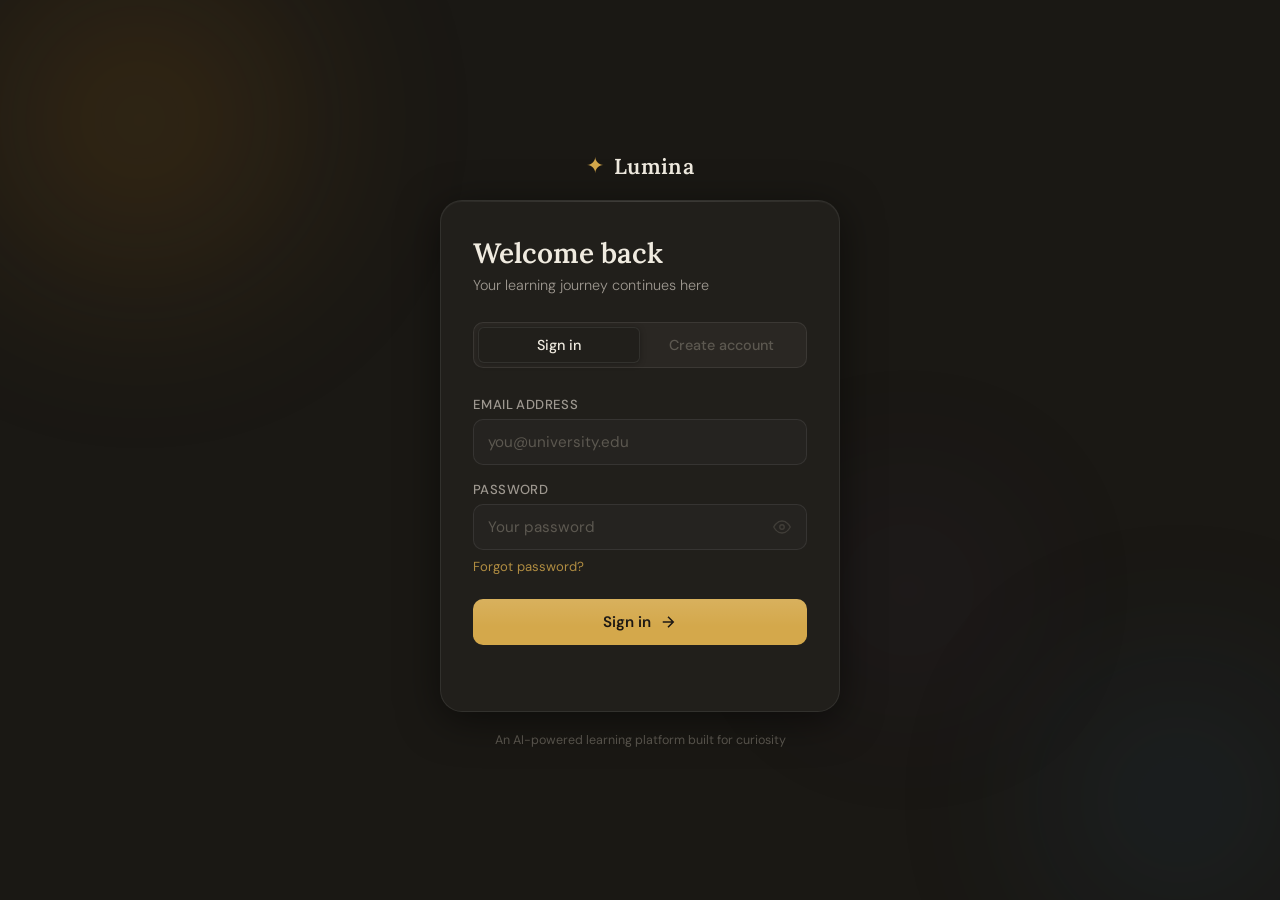
==== frontend/chat.html @ e2f4f350 "commit" ====
<!DOCTYPE html>
<html lang="en">
<head>
  <meta charset="UTF-8">
  <meta name="viewport" content="width=device-width, initial-scale=1.0">
  <title>Lumina — AI Tutor Chat</title>
  <link rel="preconnect" href="https://fonts.googleapis.com">
  <link href="https://fonts.googleapis.com/css2?family=Lora:ital,wght@0,400;0,600;1,400&family=DM+Sans:wght@300;400;500;600&display=swap" rel="stylesheet">
  <style>
    *, *::before, *::after { margin:0; padding:0; box-sizing:border-box; }

    :root {
      --bg:             #1a1814;
      --bg-card:        #211f1b;
      --bg-elevated:    #2a2723;
      --bg-sidebar:     #18160f;
      --border:         rgba(255,255,255,0.07);
      --border-focus:   rgba(212,168,75,0.45);
      --text-primary:   #f0ebe0;
      --text-secondary: #9e9890;
      --text-muted:     #5c5850;
      --accent:         #d4a84b;
      --accent-glow:    rgba(212,168,75,0.12);
      --accent-hover:   #e8c06a;
      --success:        #6ec98a;
      --error:          #e07070;
      --warning:        #e8a94b;
      --info:           #6ab0e8;
      --sidebar-w:      256px;
      --nav-h:          58px;
      --radius:         12px;
      --transition:     0.2s cubic-bezier(0.4,0,0.2,1);
    }

    html, body { height:100%; font-family:'DM Sans',sans-serif; background:var(--bg); color:var(--text-primary); overflow:hidden; }

    /* ── Blobs ── */
    .blob { position:fixed; border-radius:50%; filter:blur(110px); pointer-events:none; z-index:0; }
    .blob-1 { width:400px;height:400px; background:radial-gradient(circle,rgba(196,125,26,0.14),transparent 70%); top:-100px;left:var(--sidebar-w); }
    .blob-2 { width:300px;height:300px; background:radial-gradient(circle,rgba(42,92,138,0.12),transparent 70%); bottom:-60px;right:-40px; }

    /* ══ LAYOUT ══ */
    .app { display:flex; height:100vh; position:relative; z-index:1; }

    /* ══ SIDEBAR ══ */
    .sidebar {
      width: var(--sidebar-w);
      flex-shrink: 0;
      background: var(--bg-sidebar);
      border-right: 1px solid var(--border);
      display: flex; flex-direction: column;
      transition: width var(--transition), opacity var(--transition);
      overflow: hidden;
      position: relative; z-index: 10;
    }

    .sidebar.collapsed { width: 0; border-right-color: transparent; }

    .sidebar-top {
      padding: 16px 14px 12px;
      border-bottom: 1px solid var(--border);
      flex-shrink: 0;
    }

    .sidebar-brand {
      display: flex; align-items: center; gap: 8px;
      font-family: 'Lora', serif; font-size: 1rem; font-weight: 600;
      color: var(--text-primary); margin-bottom: 14px;
      white-space: nowrap;
    }
    .sidebar-brand-icon { color: var(--accent); animation: spin 8s linear infinite; }
    @keyframes spin { to{transform:rotate(360deg)} }

    .new-chat-btn {
      width: 100%; padding: 9px 12px;
      background: var(--accent-glow);
      color: var(--accent);
      border: 1px solid rgba(212,168,75,0.25);
      border-radius: 8px; cursor: pointer;
      font-family: 'DM Sans', sans-serif;
      font-size: 0.84rem; font-weight: 500;
      display: flex; align-items: center; gap: 7px;
      transition: background var(--transition);
      white-space: nowrap;
    }
    .new-chat-btn:hover { background: rgba(212,168,75,0.2); }

    .sidebar-section-label {
      padding: 14px 14px 5px;
      font-size: 0.67rem; font-weight: 600;
      letter-spacing: 0.1em; text-transform: uppercase;
      color: var(--text-muted);
      flex-shrink: 0;
      white-space: nowrap;
    }

    .sidebar-sessions {
      flex: 1; overflow-y: auto; padding: 4px 8px;
    }
    .sidebar-sessions::-webkit-scrollbar { width: 3px; }
    .sidebar-sessions::-webkit-scrollbar-thumb { background: var(--bg-elevated); border-radius: 2px; }

    .session-item {
      padding: 9px 10px; border-radius: 8px; cursor: pointer;
      margin-bottom: 2px;
      transition: background var(--transition);
    }
    .session-item:hover { background: rgba(255,255,255,0.05); }
    .session-item.active { background: var(--accent-glow); }

    .s-title {
      font-size: 0.81rem; color: var(--text-secondary);
      white-space: nowrap; overflow: hidden; text-overflow: ellipsis;
      display: flex; align-items: center; gap: 6px;
    }
    .session-item.active .s-title { color: var(--accent); }

    .s-dot { width:6px; height:6px; border-radius:50%; background:var(--success); flex-shrink:0; }
    .s-meta { font-size:0.7rem; color:var(--text-muted); margin-top:2px; white-space:nowrap; overflow:hidden; }

    .sidebar-footer {
      padding: 12px 14px;
      border-top: 1px solid var(--border);
      display: flex; flex-direction: column; gap: 2px;
      flex-shrink: 0;
    }

    .sf-link {
      display: flex; align-items: center; gap: 7px;
      color: var(--text-muted); font-size: 0.8rem;
      text-decoration: none; padding: 7px 8px; border-radius: 7px;
      transition: background var(--transition), color var(--transition);
      white-space: nowrap; cursor: pointer;
      background: none; border: none; font-family: 'DM Sans', sans-serif; width: 100%; text-align: left;
    }
    .sf-link:hover { background: var(--bg-elevated); color: var(--text-secondary); }
    .sf-link-icon { font-size: 0.9rem; }

    /* ══ MAIN ══ */
    .main {
      flex: 1; display: flex; flex-direction: column;
      min-width: 0; overflow: hidden;
    }

    /* ── Topbar ── */
    .topbar {
      height: var(--nav-h);
      background: rgba(26,24,20,0.9);
      backdrop-filter: blur(14px);
      border-bottom: 1px solid var(--border);
      display: flex; align-items: center;
      padding: 0 18px; gap: 10px;
      flex-shrink: 0; z-index: 5;
    }

    .toggle-btn {
      background: none; border: none; cursor: pointer;
      color: var(--text-muted); padding: 6px; border-radius: 6px;
      display: flex; align-items: center; justify-content: center;
      transition: background var(--transition), color var(--transition);
    }
    .toggle-btn:hover { background: var(--bg-elevated); color: var(--text-primary); }

    .topbar-divider { width:1px; height:20px; background:var(--border); }

    .topic-wrap {
      display: flex; align-items: center; gap: 7px;
      background: var(--bg-elevated); border: 1px solid var(--border);
      border-radius: 8px; padding: 6px 10px;
    }
    .topic-wrap select {
      background: none; border: none; outline: none;
      color: var(--text-primary); font-family: 'DM Sans', sans-serif;
      font-size: 0.83rem; font-weight: 500; cursor: pointer;
      -webkit-appearance: none; appearance: none;
    }
    .topic-wrap select option { background: var(--bg-card); }

    .level-pill {
      padding: 4px 11px;
      background: var(--accent-glow); color: var(--accent);
      border: 1px solid rgba(212,168,75,0.2);
      border-radius: 20px; font-size: 0.74rem; font-weight: 600;
      text-transform: uppercase; letter-spacing: 0.05em;
      white-space: nowrap;
    }

    .topbar-spacer { flex: 1; }

    .session-status {
      font-size: 0.75rem; color: var(--text-muted);
      white-space: nowrap; max-width: 180px;
      overflow: hidden; text-overflow: ellipsis;
    }

    .end-btn {
      padding: 6px 14px;
      background: rgba(232,169,75,0.1);
      color: var(--warning);
      border: 1px solid rgba(232,169,75,0.22);
      border-radius: 7px; cursor: pointer;
      font-family: 'DM Sans', sans-serif;
      font-size: 0.78rem; font-weight: 500;
      transition: background var(--transition);
      white-space: nowrap; display: none;
    }
    .end-btn:hover { background: rgba(232,169,75,0.2); }
    .end-btn:disabled { opacity: 0.5; cursor: not-allowed; }

    .topbar-logout {
      padding: 6px 13px;
      background: rgba(224,112,112,0.09); color: var(--error);
      border: 1px solid rgba(224,112,112,0.18);
      border-radius: 7px; cursor: pointer;
      font-family: 'DM Sans', sans-serif; font-size: 0.78rem; font-weight: 500;
      transition: background var(--transition); white-space: nowrap;
    }
    .topbar-logout:hover { background: rgba(224,112,112,0.18); }

    /* ── Messages ── */
    .messages {
      flex: 1; overflow-y: auto;
      padding: 32px 0;
      display: flex; flex-direction: column; gap: 28px;
      scroll-behavior: smooth;
    }
    .messages::-webkit-scrollbar { width: 5px; }
    .messages::-webkit-scrollbar-thumb { background: var(--bg-elevated); border-radius: 3px; }

    /* ── Welcome ── */
    .welcome-state {
      display: flex; flex-direction: column; align-items: center;
      justify-content: center; gap: 16px;
      padding: 40px 24px; text-align: center;
      flex: 1; animation: fadeUp 0.4s ease both;
    }
    @keyframes fadeUp { from{opacity:0;transform:translateY(10px)} to{opacity:1;transform:translateY(0)} }

    .welcome-icon { font-size: 2.6rem; animation: float 3s ease-in-out infinite; }
    @keyframes float { 0%,100%{transform:translateY(0)} 50%{transform:translateY(-8px)} }

    .welcome-state h2 { font-family:'Lora',serif; font-size:1.5rem; font-weight:600; }
    .welcome-state p { color:var(--text-secondary); font-size:0.875rem; font-weight:300; max-width:380px; line-height:1.65; }

    .chips { display:flex; flex-wrap:wrap; gap:8px; justify-content:center; max-width:520px; margin-top:6px; }
    .chip {
      padding: 8px 15px; background: var(--bg-card);
      border: 1px solid var(--border); border-radius: 20px;
      font-size: 0.81rem; color: var(--text-secondary); cursor: pointer;
      transition: border-color var(--transition), color var(--transition), background var(--transition);
    }
    .chip:hover { border-color: var(--border-focus); color: var(--text-primary); background: var(--bg-elevated); }

    /* ── Message row ── */
    .msg-row {
      display: flex; gap: 13px;
      padding: 0 32px;
      max-width: 820px; width: 100%;
      margin: 0 auto;
      animation: fadeUp 0.22s ease both;
    }
    .msg-row.user { flex-direction: row-reverse; }

    .msg-avatar {
      width: 31px; height: 31px; border-radius: 50%;
      display: flex; align-items: center; justify-content: center;
      font-size: 0.76rem; font-weight: 600; flex-shrink: 0; margin-top: 3px;
    }
    .msg-avatar.ai {
      background: var(--bg-elevated); border: 1px solid var(--border);
      color: var(--accent); font-size: 0.9rem;
    }
    .msg-avatar.user-av {
      background: linear-gradient(135deg, var(--accent), #a06e20);
      color: #1a1510;
    }

    .msg-body { display:flex; flex-direction:column; gap:4px; max-width: calc(100% - 44px); }
    .msg-sender { font-size:0.7rem; font-weight:600; letter-spacing:0.05em; text-transform:uppercase; color:var(--text-muted); padding:0 2px; }
    .msg-row.user .msg-sender { text-align:right; color:rgba(212,168,75,0.5); }

    .bubble {
      padding: 12px 16px; border-radius: 13px;
      font-size: 0.9rem; line-height: 1.68;
      white-space: pre-wrap; word-break: break-word;
    }
    .bubble.assistant {
      background: var(--bg-card); border: 1px solid var(--border);
      color: var(--text-primary); border-bottom-left-radius: 4px;
    }
    .bubble.user {
      background: linear-gradient(135deg, #2e2a1e, #352f20);
      border: 1px solid rgba(212,168,75,0.18);
      color: var(--text-primary); border-bottom-right-radius: 4px;
    }

    .msg-time { font-size:0.68rem; color:var(--text-muted); padding:0 2px; }
    .msg-row.user .msg-time { text-align:right; }

    /* Thinking */
    .thinking-row .bubble {
      background: var(--bg-card); border: 1px solid var(--border);
      color: var(--text-muted);
    }
    .thinking-dots { display:inline-flex; gap:5px; align-items:center; }
    .thinking-dots span {
      width:6px; height:6px; border-radius:50%; background:var(--accent); opacity:0.35;
      animation: bounce 1.2s infinite;
    }
    .thinking-dots span:nth-child(2){animation-delay:.2s}
    .thinking-dots span:nth-child(3){animation-delay:.4s}
    @keyframes bounce{0%,80%,100%{transform:translateY(0);opacity:0.3}40%{transform:translateY(-5px);opacity:1}}

    /* Sources */
    .sources-bar {
      margin-top: 8px; padding: 7px 12px;
      background: rgba(106,176,232,0.07);
      border-left: 2px solid var(--info);
      border-radius: 0 6px 6px 0;
      font-size: 0.75rem; color: var(--text-muted); line-height: 1.5;
    }

    /* Read-only banner */
    .readonly-banner {
      display: flex; align-items: center; justify-content: center;
      gap: 10px; padding: 10px 20px;
      background: rgba(106,176,232,0.07);
      border-top: 1px solid rgba(106,176,232,0.15);
      border-bottom: 1px solid rgba(106,176,232,0.15);
      font-size: 0.82rem; color: var(--info);
      flex-shrink: 0;
    }

    .start-new-link {
      background: none; border: none; cursor: pointer;
      color: var(--accent); font-size: 0.82rem;
      font-family: 'DM Sans', sans-serif; font-weight: 500;
      text-decoration: underline;
    }

    /* ── Input bar ── */
    .input-bar {
      padding: 14px 32px 18px;
      border-top: 1px solid var(--border);
      background: rgba(26,24,20,0.85);
      backdrop-filter: blur(12px);
      flex-shrink: 0;
    }

    .input-outer {
      max-width: 820px; margin: 0 auto;
      display: flex; align-items: flex-end; gap: 10px;
      background: var(--bg-card); border: 1px solid var(--border);
      border-radius: 13px; padding: 10px 12px;
      transition: border-color var(--transition), box-shadow var(--transition);
    }
    .input-outer:focus-within {
      border-color: var(--border-focus);
      box-shadow: 0 0 0 3px rgba(212,168,75,0.09);
    }
    .input-outer.disabled-input { opacity: 0.5; pointer-events: none; }

    #user-input {
      flex: 1; background: none; border: none; outline: none;
      color: var(--text-primary); font-family: 'DM Sans', sans-serif;
      font-size: 0.92rem; line-height: 1.5;
      resize: none; max-height: 140px; min-height: 24px; padding: 2px 4px;
    }
    #user-input::placeholder { color: var(--text-muted); }

    .send-btn {
      width: 35px; height: 35px; border-radius: 8px;
      background: var(--accent); border: none; cursor: pointer;
      display: flex; align-items: center; justify-content: center;
      flex-shrink: 0; transition: background var(--transition), transform var(--transition);
    }
    .send-btn:hover:not(:disabled) { background: var(--accent-hover); transform: scale(1.05); }
    .send-btn:disabled { opacity: 0.4; cursor: not-allowed; }
    .send-btn svg { color: #1a1510; }

    .input-hint { max-width:820px; margin:7px auto 0; font-size:0.71rem; color:var(--text-muted); text-align:center; }

    /* ══ MODAL ══ */
    .modal-overlay {
      display: none; position: fixed; inset: 0;
      background: rgba(0,0,0,0.65); z-index: 200;
      align-items: center; justify-content: center;
      backdrop-filter: blur(4px);
    }
    .modal-overlay.open { display: flex; }

    .modal {
      background: var(--bg-card);
      border: 1px solid var(--border);
      border-radius: 16px; padding: 28px;
      width: 90%; max-width: 500px;
      box-shadow: 0 24px 64px rgba(0,0,0,0.6);
      animation: fadeUp 0.3s ease both;
    }

    .modal-header {
      display: flex; align-items: center; gap: 10px;
      margin-bottom: 18px;
    }
    .modal-header h3 { font-family:'Lora',serif; font-size:1.2rem; font-weight:600; }
    .modal-header .modal-icon { font-size:1.4rem; }

    .modal-subtitle { font-size:0.82rem; color:var(--text-muted); margin-bottom:16px; }

    .analysis-item {
      padding: 11px 14px;
      background: var(--bg-elevated);
      border: 1px solid var(--border);
      border-radius: 9px; margin-bottom: 8px;
      font-size: 0.84rem; color: var(--text-secondary); line-height: 1.6;
    }
    .analysis-item strong { color: var(--accent); font-weight: 600; }
    .analysis-item.highlight { background: rgba(110,201,138,0.08); border-color: rgba(110,201,138,0.18); }

    .tag-sm {
      display: inline-flex; align-items: center; gap: 4px;
      padding: 3px 10px; border-radius: 20px; font-size: 0.75rem; margin: 3px 2px;
    }
    .tag-sm.weak { background: rgba(224,112,112,0.1); color: var(--error); border: 1px solid rgba(224,112,112,0.2); }
    .tag-sm.good { background: rgba(110,201,138,0.1); color: var(--success); border: 1px solid rgba(110,201,138,0.2); }

    .modal-actions { display:flex; gap:10px; margin-top:20px; flex-wrap:wrap; }

    .modal-btn {
      flex: 1; padding: 11px 16px;
      border-radius: 9px; cursor: pointer;
      font-family: 'DM Sans', sans-serif; font-size: 0.88rem; font-weight: 500;
      border: none; text-align: center; text-decoration: none;
      display: flex; align-items: center; justify-content: center;
      transition: background var(--transition), transform var(--transition);
    }
    .modal-btn.primary { background: var(--accent); color: #1a1510; }
    .modal-btn.primary:hover { background: var(--accent-hover); transform: translateY(-1px); }
    .modal-btn.ghost { background: var(--bg-elevated); color: var(--text-secondary); border: 1px solid var(--border); }
    .modal-btn.ghost:hover { background: rgba(255,255,255,0.07); color: var(--text-primary); }

    /* ── Responsive ── */
    @media(max-width:700px) {
      .sidebar { position:fixed; height:100vh; z-index:50; }
      .sidebar.collapsed { width:0; }
      .msg-row { padding:0 16px; }
      .input-bar { padding:12px 16px 16px; }
    }
  </style>
</head>
<body>

  <div class="blob blob-1"></div>
  <div class="blob blob-2"></div>

  <div class="app">

    <!-- ══ SIDEBAR ══ -->
    <aside class="sidebar" id="sidebar">
      <div class="sidebar-top">
        <div class="sidebar-brand">
          <span class="sidebar-brand-icon">✦</span> Lumina
        </div>
        <button class="new-chat-btn" onclick="newChat()">
          <svg width="13" height="13" viewBox="0 0 24 24" fill="none" stroke="currentColor" stroke-width="2.5"><path d="M12 5v14M5 12h14"/></svg>
          New conversation
        </button>
      </div>

      <div class="sidebar-section-label">Conversations</div>
      <div class="sidebar-sessions" id="sidebar-sessions">
        <div style="color:var(--text-muted);font-size:0.78rem;padding:10px 8px">Loading…</div>
      </div>

      <div class="sidebar-footer">
        <a href="student.html" class="sf-link"><span class="sf-link-icon">⬡</span> Dashboard</a>
        <a href="progress.html" class="sf-link"><span class="sf-link-icon">📊</span> My Progress</a>
        <a href="quiz.html" class="sf-link"><span class="sf-link-icon">📝</span> Take a Quiz</a>
        <button class="sf-link" onclick="logout()"><span class="sf-link-icon">↩</span> Sign out</button>
      </div>
    </aside>

    <!-- ══ MAIN ══ -->
    <div class="main">

      <!-- Top bar -->
      <header class="topbar">
        <button class="toggle-btn" onclick="toggleSidebar()" title="Toggle sidebar">
          <svg width="16" height="16" viewBox="0 0 24 24" fill="none" stroke="currentColor" stroke-width="2"><path d="M3 12h18M3 6h18M3 18h18"/></svg>
        </button>
        <div class="topbar-divider"></div>

        <div class="topic-wrap">
          <svg width="12" height="12" viewBox="0 0 24 24" fill="none" stroke="currentColor" stroke-width="2" style="color:var(--text-muted)"><circle cx="12" cy="12" r="10"/><path d="M12 8v4l3 3"/></svg>
          <select id="topic"><option value="general">General</option></select>
        </div>

        <div class="level-pill" id="level-pill">Level: —</div>
        <div class="topbar-spacer"></div>
        <span class="session-status" id="session-status"></span>
        <button class="end-btn" id="end-btn" onclick="endSession()">End &amp; Analyse</button>
        <button class="topbar-logout" onclick="logout()">Sign out</button>
      </header>

      <!-- Messages -->
      <div class="messages" id="messages">
        <div class="welcome-state" id="welcome-state">
          <div class="welcome-icon">🤖</div>
          <h2>Hello, <span id="student-name"></span></h2>
          <p>I'm your personal AI tutor. I remember our previous conversations and your quiz performance to help you learn smarter.</p>
          <div class="chips" id="chips">
            <div class="chip" onclick="useChip(this)">Explain recursion with an example</div>
            <div class="chip" onclick="useChip(this)">What is Big O notation?</div>
            <div class="chip" onclick="useChip(this)">How does a hash table work?</div>
            <div class="chip" onclick="useChip(this)">Difference between stack and queue</div>
            <div class="chip" onclick="useChip(this)">Explain binary search</div>
          </div>
        </div>
      </div>

      <!-- Read-only banner (shown when viewing old session) -->
      <div class="readonly-banner" id="readonly-banner" style="display:none">
        <svg width="14" height="14" viewBox="0 0 24 24" fill="none" stroke="currentColor" stroke-width="2"><circle cx="12" cy="12" r="10"/><path d="M12 8v4M12 16h.01"/></svg>
        Viewing past session — read only.
        <button class="start-new-link" onclick="newChat()">Start a new conversation →</button>
      </div>

      <!-- Input -->
      <div class="input-bar">
        <div class="input-outer" id="input-outer">
          <textarea id="user-input" rows="1"
            placeholder="Ask anything… (Enter to send, Shift+Enter for new line)"
            onkeydown="handleKey(event)" oninput="autoResize(this)"></textarea>
          <button class="send-btn" id="send-btn" onclick="sendMessage()">
            <svg width="15" height="15" viewBox="0 0 24 24" fill="none" stroke="currentColor" stroke-width="2.5"><path d="M22 2L11 13M22 2L15 22l-4-9-9-4 20-7z"/></svg>
          </button>
        </div>
        <div class="input-hint">Lumina can make mistakes. Verify important information.</div>
      </div>

    </div>
  </div>

  <!-- ══ END SESSION MODAL ══ -->
  <div class="modal-overlay" id="modal-overlay">
    <div class="modal">
      <div class="modal-header">
        <span class="modal-icon">🧠</span>
        <h3>Session Analysis</h3>
      </div>
      <p class="modal-subtitle">What Lumina learned about you this session:</p>
      <div id="analysis-content"></div>
      <div class="modal-actions">
        <button class="modal-btn primary" onclick="closeModal()">Continue Learning</button>
        <a href="student.html" class="modal-btn ghost">Back to Dashboard</a>
      </div>
    </div>
  </div>

  <script>
    const API   = "http://localhost:8000"
    const token = localStorage.getItem("token")
    const name  = localStorage.getItem("name") || "Student"
    if (!token) window.location.href = "index.html"

    document.getElementById("student-name").textContent = name.split(" ")[0]

    let sessionId       = null
    let activeSessionId = null
    let msgCount        = 0
    let chatStarted     = false
    let userInitials    = name.split(" ").map(w => w[0]).join("").slice(0,2).toUpperCase()

    /* ══ INIT ══ */
    async function init() {
      await loadProfile()
      await loadCurriculumTopics()
      await loadSessions()
      await initSession()
    }

    async function loadProfile() {
      try {
        const res = await fetch(`${API}/student/profile`, { headers: { "Authorization": "Bearer " + token }})
        if (res.status === 401) { logout(); return }
        const d = await res.json()
        const lvl = d.level || "beginner"
        document.getElementById("level-pill").textContent = "Level: " + lvl.charAt(0).toUpperCase() + lvl.slice(1)
      } catch(e) {}
    }

    async function loadCurriculumTopics() {
      try {
        const res  = await fetch(`${API}/curriculum`, { headers: { "Authorization": "Bearer " + token }})
        const data = await res.json()
        if (!data?.length) return
        const select = document.getElementById("topic")
        data.forEach(e => {
          const opt = document.createElement("option")
          opt.value = e.subject.toLowerCase()
          opt.textContent = e.subject
          select.appendChild(opt)
        })
      } catch(e) {}
    }

    async function initSession() {
      try {
        const res = await fetch(`${API}/session/active`, { headers: { "Authorization": "Bearer " + token }})
        const d   = await res.json()
        if (d.session_id) {
          sessionId = d.session_id; activeSessionId = d.session_id
          updateSessionBar(true)
          await loadSessionMessages(sessionId)
          highlightSession(sessionId)
        } else {
          await startNewSession()
        }
      } catch(e) { await startNewSession() }
    }

    async function startNewSession() {
      try {
        const res = await fetch(`${API}/session/start`, {
          method: "POST", headers: { "Authorization": "Bearer " + token }
        })
        const d = await res.json()
        sessionId = d.session_id; activeSessionId = d.session_id
        updateSessionBar(true)
        await loadSessions()
        highlightSession(sessionId)
      } catch(e) {}
    }

    /* ══ SIDEBAR ══ */
    async function loadSessions() {
      try {
        const res      = await fetch(`${API}/chat/sessions`, { headers: { "Authorization": "Bearer " + token }})
        const sessions = await res.json()
        const container = document.getElementById("sidebar-sessions")

        if (!sessions?.length) {
          container.innerHTML = `<div style="color:var(--text-muted);font-size:0.78rem;padding:10px 8px;font-style:italic">No sessions yet</div>`
          return
        }

        container.innerHTML = sessions.map(s => `
          <div class="session-item" id="session-item-${s.session_id}" onclick="switchSession(${s.session_id})">
            <div class="s-title">
              ${s.is_active ? '<span class="s-dot"></span>' : ""}
              ${escHtml(s.title || "Session #" + s.session_id)}
            </div>
            <div class="s-meta">${s.started_at}</div>
          </div>`).join("")
      } catch(e) {}
    }

    function highlightSession(sid) {
      document.querySelectorAll(".session-item").forEach(el => el.classList.remove("active"))
      document.getElementById("session-item-" + sid)?.classList.add("active")
    }

    async function switchSession(sid) {
      clearMessages()
      sessionId = sid
      highlightSession(sid)
      const isActive = sid === activeSessionId
      updateSessionBar(isActive)
      await loadSessionMessages(sid)
    }

    async function newChat() {
      clearMessages()
      chatStarted = false
      document.getElementById("input-outer").classList.remove("disabled-input")
      document.getElementById("readonly-banner").style.display = "none"
      document.getElementById("send-btn").disabled = false
      restoreWelcome()
      await startNewSession()
    }

    function toggleSidebar() {
      document.getElementById("sidebar").classList.toggle("collapsed")
    }

    /* ══ MESSAGES ══ */
    async function loadSessionMessages(sid) {
      try {
        const res      = await fetch(`${API}/chat/session/${sid}`, { headers: { "Authorization": "Bearer " + token }})
        const messages = await res.json()
        if (!messages?.length) return
        clearMessages()
        chatStarted = true
        messages.forEach(m => appendMessage(m.content, m.role, m.timestamp, []))
      } catch(e) {}
    }

    function clearMessages() {
      const box = document.getElementById("messages")
      box.innerHTML = ""
      msgCount = 0
    }

    function restoreWelcome() {
      const box = document.getElementById("messages")
      const ws  = document.createElement("div")
      ws.className = "welcome-state"
      ws.id = "welcome-state"
      ws.innerHTML = `
        <div class="welcome-icon">🤖</div>
        <h2>Hello, ${escHtml(name.split(" ")[0])}</h2>
        <p>I'm your personal AI tutor. I remember our previous conversations and your quiz performance to help you learn smarter.</p>
        <div class="chips">
          <div class="chip" onclick="useChip(this)">Explain recursion with an example</div>
          <div class="chip" onclick="useChip(this)">What is Big O notation?</div>
          <div class="chip" onclick="useChip(this)">How does a hash table work?</div>
          <div class="chip" onclick="useChip(this)">Difference between stack and queue</div>
          <div class="chip" onclick="useChip(this)">Explain binary search</div>
        </div>`
      box.appendChild(ws)
    }

    function updateSessionBar(isActive) {
      const label = document.getElementById("session-status")
      const btn   = document.getElementById("end-btn")
      const banner = document.getElementById("readonly-banner")
      const outer = document.getElementById("input-outer")

      if (isActive && sessionId) {
        label.textContent = "Session #" + sessionId
        btn.style.display = "block"
        banner.style.display = "none"
        outer.classList.remove("disabled-input")
        document.getElementById("send-btn").disabled = false
      } else {
        label.textContent = sessionId ? "Session #" + sessionId : ""
        btn.style.display = "none"
        banner.style.display = chatStarted ? "flex" : "none"
        outer.classList.add("disabled-input")
      }
    }

    function handleKey(e) {
      if (e.key === "Enter" && !e.shiftKey) { e.preventDefault(); sendMessage() }
    }

    function autoResize(el) {
      el.style.height = "auto"
      el.style.height = Math.min(el.scrollHeight, 140) + "px"
    }

    function useChip(el) {
      const input = document.getElementById("user-input")
      input.value = el.textContent
      autoResize(input)
      input.focus()
    }

    async function sendMessage() {
      if (sessionId !== activeSessionId) { newChat(); return }

      const input = document.getElementById("user-input")
      const text  = input.value.trim()
      if (!text) return

      if (!chatStarted) {
        document.getElementById("welcome-state")?.remove()
        chatStarted = true
      }

      const topic = document.getElementById("topic").value
      const ts    = now()

      appendMessage(text, "user", ts)
      input.value = ""; input.style.height = "auto"
      msgCount++

      const thinkId = "think-" + Date.now()
      appendThinking(thinkId)

      const sendBtn = document.getElementById("send-btn")
      sendBtn.disabled = true
      input.disabled   = true

      try {
        const res = await fetch(`${API}/chat/message`, {
          method: "POST",
          headers: { "Content-Type": "application/json", "Authorization": "Bearer " + token },
          body: JSON.stringify({ message: text, topic, session_id: sessionId })
        })

        removeById(thinkId)
        if (res.status === 401) { logout(); return }

        const data = await res.json()
        appendMessage(res.ok ? data.reply : ("⚠ " + (data.detail || "Something went wrong")), "assistant", now(), data.sources || [])

        if (data.session_id) {
          sessionId = data.session_id; activeSessionId = data.session_id
          updateSessionBar(true)
        }

        if (msgCount === 1) await loadSessions()

      } catch(e) {
        removeById(thinkId)
        appendMessage("⚠ Cannot reach the server. Is the backend running?", "assistant")
      }

      sendBtn.disabled = false; input.disabled = false; input.focus()
      if (msgCount % 5 === 0) loadProfile()
    }

    function appendMessage(text, role, time = null, sources = []) {
      const box  = document.getElementById("messages")
      const row  = document.createElement("div")
      row.className = "msg-row " + (role === "user" ? "user" : "")

      const av = document.createElement("div")
      av.className = "msg-avatar " + (role === "user" ? "user-av" : "ai")
      av.textContent = role === "user" ? userInitials : "✦"

      const body = document.createElement("div")
      body.className = "msg-body"

      const sender = document.createElement("div")
      sender.className = "msg-sender"
      sender.textContent = role === "user" ? "You" : "Lumina AI"

      const bub = document.createElement("div")
      bub.className = "bubble " + (role === "user" ? "user" : "assistant")
      bub.textContent = text

      if (sources.length) {
        const src = document.createElement("div")
        src.className = "sources-bar"
        src.textContent = "📎 Sources: " + sources.join(" · ")
        bub.appendChild(src)
      }

      const ts = document.createElement("div")
      ts.className = "msg-time"
      ts.textContent = time || ""

      body.appendChild(sender)
      body.appendChild(bub)
      body.appendChild(ts)
      row.appendChild(av)
      row.appendChild(body)
      box.appendChild(row)
      box.scrollTop = box.scrollHeight

      // Update sidebar title on first message
      if (role === "user" && msgCount === 1) {
        const item = document.getElementById("session-item-" + sessionId)
        if (item) {
          const t = item.querySelector(".s-title")
          if (t) t.childNodes[t.childNodes.length - 1].textContent = " " + text.slice(0, 30) + (text.length > 30 ? "…" : "")
        }
      }
    }

    function appendThinking(id) {
      const box = document.getElementById("messages")
      const row = document.createElement("div")
      row.className = "msg-row thinking-row"; row.id = id
      row.innerHTML = `
        <div class="msg-avatar ai">✦</div>
        <div class="msg-body">
          <div class="msg-sender">Lumina AI</div>
          <div class="bubble assistant">
            <div class="thinking-dots"><span></span><span></span><span></span></div>
          </div>
        </div>`
      box.appendChild(row)
      box.scrollTop = box.scrollHeight
    }

    function removeById(id) { document.getElementById(id)?.remove() }

    /* ══ END SESSION ══ */
    async function endSession() {
      if (!sessionId) return
      const btn = document.getElementById("end-btn")
      btn.textContent = "Analysing…"; btn.disabled = true

      try {
        const res  = await fetch(`${API}/session/end/${sessionId}`, {
          method: "POST", headers: { "Authorization": "Bearer " + token }
        })
        const data = await res.json()
        showAnalysisModal(data.analysis || {})
        activeSessionId = null
        updateSessionBar(false)
        await loadSessions()
      } catch(e) { alert("Could not end session.") }

      btn.textContent = "End & Analyse"; btn.disabled = false
    }

    function showAnalysisModal(a) {
      const weakTags = (a.weak_topics || []).map(w => {
        const label = typeof w === "object" ? `${w.topic} (${w.subject})` : w
        return `<span class="tag-sm weak">⚠ ${escHtml(label)}</span>`
      }).join("") || "<span style='color:var(--text-muted);font-size:0.82rem'>None identified</span>"

      const goodTags = (a.understood_topics || []).map(t =>
        `<span class="tag-sm good">✓ ${escHtml(t)}</span>`
      ).join("") || "<span style='color:var(--text-muted);font-size:0.82rem'>Keep going!</span>"

      document.getElementById("analysis-content").innerHTML = `
        <div class="analysis-item">
          <strong>Level:</strong> ${a.level || "—"}
          &nbsp;·&nbsp;
          <strong>Confidence:</strong> ${a.confidence_level || "—"}
        </div>
        <div class="analysis-item">
          <strong>Learning style:</strong> ${a.learning_style || "—"}
        </div>
        <div class="analysis-item">
          <strong>Weak topics:</strong><br><div style="margin-top:6px">${weakTags}</div>
        </div>
        <div class="analysis-item">
          <strong>Mastered this session:</strong><br><div style="margin-top:6px">${goodTags}</div>
        </div>
        <div class="analysis-item">
          <strong>Recommended next topic:</strong> ${a.recommended_topic || "—"}
        </div>
        ${a.summary ? `<div class="analysis-item highlight">${escHtml(a.summary)}</div>` : ""}
      `
      document.getElementById("modal-overlay").classList.add("open")
    }

    function closeModal() {
      document.getElementById("modal-overlay").classList.remove("open")
      newChat()
    }

    function escHtml(s) {
      return String(s).replace(/&/g,"&amp;").replace(/</g,"&lt;").replace(/>/g,"&gt;")
    }

    function now() {
      return new Date().toLocaleTimeString([], { hour:"2-digit", minute:"2-digit" })
    }

    function logout() { localStorage.clear(); window.location.href = "index.html" }

    init()
  </script>
</body>
</html>
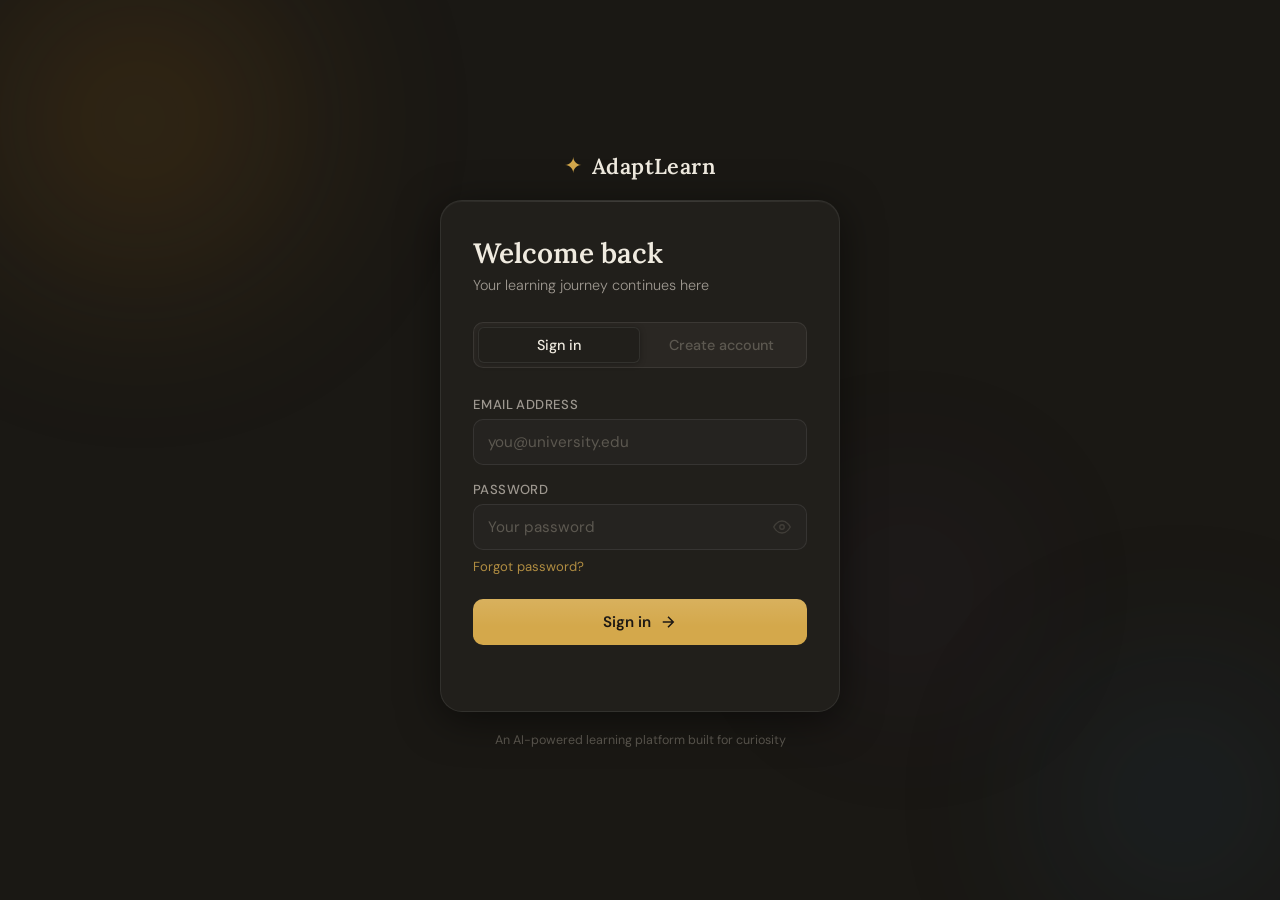
==== commit f2425e2f: "final" ====
--- a/frontend/chat.html
+++ b/frontend/chat.html
@@ -3,7 +3,7 @@
 <head>
   <meta charset="UTF-8">
   <meta name="viewport" content="width=device-width, initial-scale=1.0">
-  <title>Lumina — AI Tutor Chat</title>
+  <title></title>AdaptLearn — AI Tutor Chat</title>
   <link rel="preconnect" href="https://fonts.googleapis.com">
   <link href="https://fonts.googleapis.com/css2?family=Lora:ital,wght@0,400;0,600;1,400&family=DM+Sans:wght@300;400;500;600&display=swap" rel="stylesheet">
   <style>
@@ -459,7 +459,7 @@
     <aside class="sidebar" id="sidebar">
       <div class="sidebar-top">
         <div class="sidebar-brand">
-          <span class="sidebar-brand-icon">✦</span> Lumina
+          <span class="sidebar-brand-icon">✦</span> AdaptLearn
         </div>
         <button class="new-chat-btn" onclick="newChat()">
           <svg width="13" height="13" viewBox="0 0 24 24" fill="none" stroke="currentColor" stroke-width="2.5"><path d="M12 5v14M5 12h14"/></svg>
@@ -535,7 +535,7 @@
             <svg width="15" height="15" viewBox="0 0 24 24" fill="none" stroke="currentColor" stroke-width="2.5"><path d="M22 2L11 13M22 2L15 22l-4-9-9-4 20-7z"/></svg>
           </button>
         </div>
-        <div class="input-hint">Lumina can make mistakes. Verify important information.</div>
+        <div class="input-hint">AdaptLearn AI can make mistakes. Verify important information.</div>
       </div>
 
     </div>
@@ -545,10 +545,10 @@
   <div class="modal-overlay" id="modal-overlay">
     <div class="modal">
       <div class="modal-header">
-        <span class="modal-icon">🧠</span>
+        <span class="modal-icon"></span>
         <h3>Session Analysis</h3>
       </div>
-      <p class="modal-subtitle">What Lumina learned about you this session:</p>
+      <p class="modal-subtitle">What AdaptLearn AI learned about you this session:</p>
       <div id="analysis-content"></div>
       <div class="modal-actions">
         <button class="modal-btn primary" onclick="closeModal()">Continue Learning</button>
@@ -825,7 +825,7 @@
 
       const sender = document.createElement("div")
       sender.className = "msg-sender"
-      sender.textContent = role === "user" ? "You" : "Lumina AI"
+      sender.textContent = role === "user" ? "You" : "AdaptLearn AI"
 
       const bub = document.createElement("div")
       bub.className = "bubble " + (role === "user" ? "user" : "assistant")
@@ -867,7 +867,7 @@
       row.innerHTML = `
         <div class="msg-avatar ai">✦</div>
         <div class="msg-body">
-          <div class="msg-sender">Lumina AI</div>
+          <div class="msg-sender">AdaptLearn AI</div>
           <div class="bubble assistant">
             <div class="thinking-dots"><span></span><span></span><span></span></div>
           </div>
